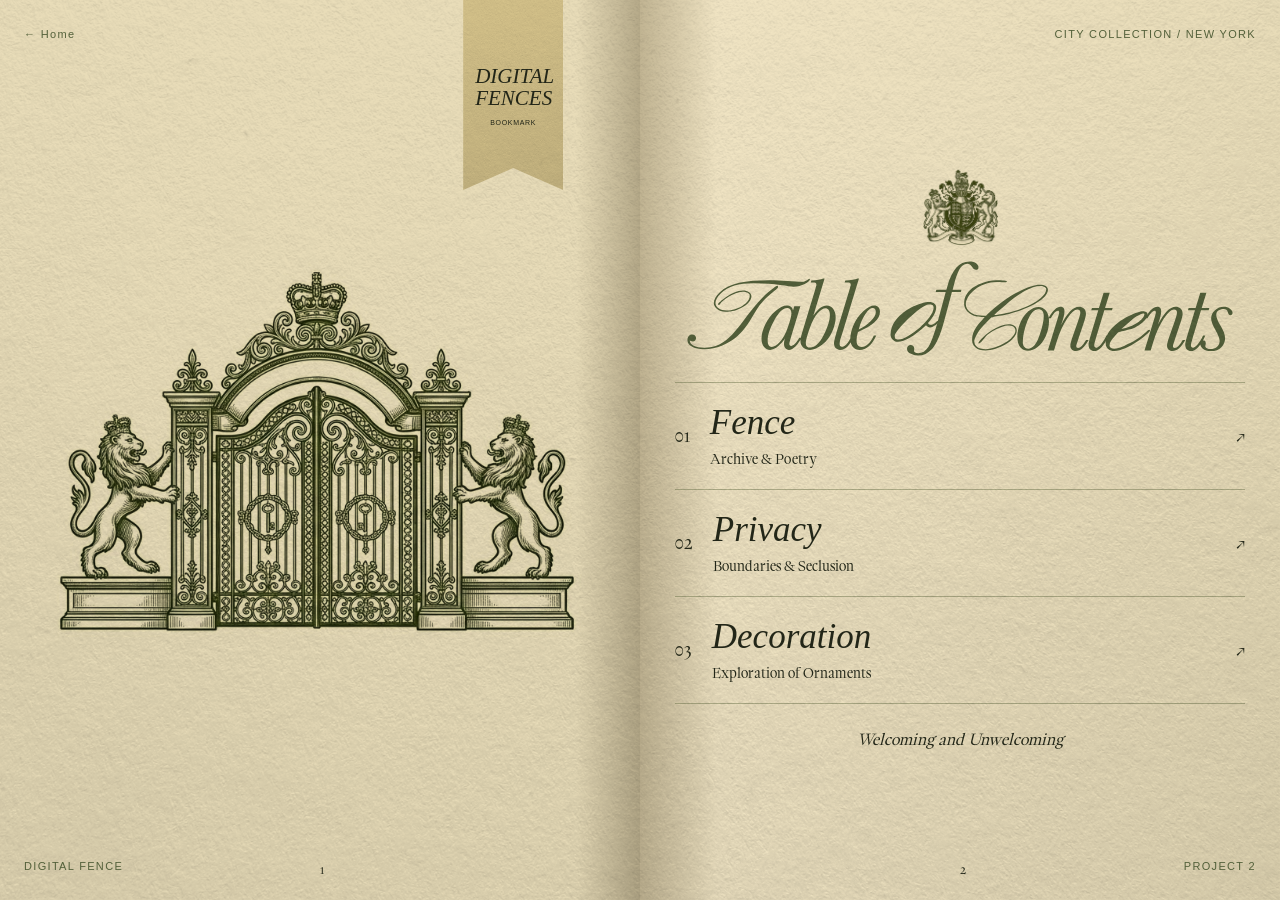
==== table-of-contents.html @ 9ce6375d "1" ====
<!DOCTYPE html>
<html lang="en">
<head>
  <meta charset="UTF-8" />
  <meta name="viewport" content="width=device-width, initial-scale=1.0" />
  <title>Table of Contents — Digital Fences</title>
  <link rel="stylesheet" href="style.css?v=105" />
  <link rel="stylesheet" href="home.css?v=37" />
  <link rel="stylesheet" href="contents.css?v=11" />
</head>
<body class="scrapbook-home contents-page">
  <svg width="0" height="0" aria-hidden="true" style="position:absolute;pointer-events:none"><defs><filter id="crest-paper-yellow" color-interpolation-filters="sRGB"><feColorMatrix type="matrix" values=".913725 0 0 0 0 0 .866667 0 0 0 0 0 .725490 0 0 0 0 0 1 0" /></filter></defs></svg>
  <main class="fence-scrapbook">
    <nav class="scrapbook-meta" aria-label="Page navigation"><a href="index.html">← Home</a><span>CITY COLLECTION / NEW YORK</span></nav>
    <div class="book-stage" id="archive-title">
    <section class="archive-book" aria-labelledby="index-heading">
      <div class="book-page book-left">
        <img class="book-fence book-illustration" src="assets/IllustrationFence.jpeg" alt="Illustrated ornate gate with a crown and two lions" />
        <div class="archive-stamp"><span>DIGITAL FENCES</span><small>BOOKMARK</small></div>
        <span class="page-number">1</span>
      </div>
      <div class="book-page book-right">
        <img class="book-crest" src="assets/crest-no-text.png" alt="" />
        <h2 id="index-heading" class="contents-vector"><img src="assets/table-of-contents.svg" alt="Table of Contents" /></h2>
        <a class="archive-entry" href="entry-1.html"><span>01</span><div><h3>Fence</h3><p>Archive &amp; Poetry</p></div><span aria-hidden="true">↗</span></a>
        <a class="archive-entry" href="entry-2.html"><span>02</span><div><h3>Privacy</h3><p>Boundaries &amp; Seclusion</p></div><span aria-hidden="true">↗</span></a>
        <a class="archive-entry" href="entry-3.html"><span>03</span><div><h3>Decoration</h3><p>Exploration of Ornaments</p></div><span aria-hidden="true">↗</span></a>
        <p class="book-note">Welcoming and Unwelcoming</p>
        <span class="page-number">2</span>
      </div>
    </section>
    </div>
    <footer class="scrapbook-footer"><span>DIGITAL FENCE</span><span>PROJECT 2</span></footer>
  </main>
</body>
</html>
---- style.css ----
@font-face {
  font-family: "PP Writer Book";
  src: url("assets/fonts/PPWriter-Book.otf") format("opentype");
  font-weight: 400;
  font-style: normal;
  font-display: swap;
}

@font-face {
  font-family: "PP Writer";
  src: url("assets/fonts/PPWriter-Regular.otf") format("opentype");
  font-weight: 400;
  font-style: normal;
  font-display: swap;
}

/* =========================================
   RESET
========================================= */

* {
  margin: 0;
  padding: 0;
  box-sizing: border-box;
}

html,
body {
  width: 100%;
  height: 100%;
}

body {
  overflow: hidden;
  background: #666662;
}


/* =========================================
   MAIN PAGE
========================================= */

.home {
  position: relative;

  width: 100vw;
  height: 100vh;

  overflow: hidden;

  background: #666662;
}


/* =========================================
   BACKGROUND
========================================= */

.background {
  position: absolute;
  inset: 0;
  overflow: hidden;
  z-index: 0;
  background: #202316;
  pointer-events: none;
}

/* Static yellow haze over the olive background. */
.background::before {
  content: "";
  position: absolute;
  inset: -100px;
  background:
    radial-gradient(ellipse at 22% 28%, #bba15e 0%, transparent 28%),
    radial-gradient(ellipse at 76% 48%, #d9bf72 0%, transparent 25%),
    radial-gradient(ellipse at 38% 88%, #bba15e 0%, transparent 24%);
  filter: blur(85px);
}


/* =========================================
   TOP INFORMATION
========================================= */

.top-info {
  position: absolute;

  top: 18px;

  z-index: 10;

  display: flex;
  flex-direction: column;

  gap: 1px;

  color: #d8c8a3;

  font-family: Arial, Helvetica, sans-serif;

  font-size: 8px;

  line-height: 1.15;

  letter-spacing: 0;

  pointer-events: none;
}


/* TOP LEFT */

.top-info-left {
  left: 18px;

  text-align: left;
}


/* TOP RIGHT */

.top-info-right {
  right: 18px;

  text-align: right;
}


/* SECOND LINE */

.top-info div:nth-child(2) {
  font-size: 7px;

  opacity: 0.92;
}


/* =========================================
   TITLE
========================================= */

.title-wrap {
  position: absolute;

  right: 24px;
  bottom: 22px;

  z-index: 10;
}


.title {
  margin: 0;

  color: #d8c8a3;

  font-family:
    Baskerville,
    "Baskerville Old Face",
    "Times New Roman",
    Georgia,
    serif;

  font-size: clamp(110px, 14vw, 220px);

  font-weight: 400;
  font-style: italic;

  line-height: 0.85;

  letter-spacing: -0.07em;

  opacity: 0.9;
}


/* =========================================
   MOBILE
========================================= */

@media (max-width: 768px) {

  .top-info {
    top: 14px;

    font-size: 7px;
  }

  .top-info-left {
    left: 14px;
  }

  .top-info-right {
    right: 14px;
  }

  .title-wrap {
    right: 18px;
    bottom: 20px;
  }

  .title {
    font-size: clamp(80px, 24vw, 150px);
  }
}

/* =========================================
   NAVIGATION BUTTON
========================================= */

.nav-button {
  position: absolute;
  z-index: 50;

  display: flex;
  align-items: center;
  justify-content: center;

  text-decoration: none;

  opacity: 1;

  transition:
    opacity 0.3s ease,
    transform 0.3s ease;
}


/* RIGHT BUTTON */

.nav-right {
  right: max(32px, 3vw);
  top: 50%;
  width: clamp(48px, 4vw, 72px);
  height: auto;
  aspect-ratio: 1004 / 2791;
  overflow: hidden;

  transform: translateY(-50%);
}


/* IMAGE */

.nav-right svg {
  display: block;
  width: 100%;
  height: 100%;
}

.nav-right:focus-visible {
  outline: 2px solid #d9bf72;
  outline-offset: 6px;
}


/* HOVER */

.nav-right:hover {
  opacity: 1;

  transform:
    translateY(-50%)
    translateX(4px);
}


/* CLICK */

.nav-right:active {
  transform:
    translateY(-50%)
    translateX(7px)
    scale(0.96);
}


/* ENTRY PAGE */
html.entry-root {
  background: #212416;
  color-scheme: dark;
  scrollbar-color: #958450 #212416;
}

html.entry-root::-webkit-scrollbar {
  width: 10px;
}

html.entry-root::-webkit-scrollbar-track {
  background: #212416;
}

html.entry-root::-webkit-scrollbar-thumb {
  background: #958450;
  border: 2px solid #212416;
  border-radius: 8px;
}

body.entry-page {
  height: auto;
  min-height: 100vh;
  overflow-x: clip;
  overflow-y: visible;
  background: #212416;
  color: #d8c58c;
}

.entry-content {
  width: min(92%, 1440px);
  margin: 0 auto;
  padding: 0;
}

.entry-header {
  padding: 18px 0 62px;
  text-align: center;
  border-bottom: 1px solid #958450;
}

.entry-home {
  display: block;
  width: fit-content;
  position: absolute;
  top: 12px;
  left: 50%;
  transform: translateX(-50%);
  z-index: 2;
  margin: 0;
  color: #202316;
  text-decoration: none;
  font: 10px Arial, Helvetica, sans-serif;
}

.entry-ornament {
  position: relative;
  width: 94px;
  aspect-ratio: 1572 / 698;
  overflow: hidden;
  margin: 0 auto;
}

.entry-ornament img {
  position: absolute;
  width: 116%;
  max-width: none;
  left: -7.7%;
  top: -46.8%;
  filter: grayscale(1) contrast(8) invert(1) sepia(1) saturate(.7);
  mix-blend-mode: screen;
}

.entry-header h1 {
  margin: 6px 0 8px;
  font-family: Baskerville, "Baskerville Old Face", "Times New Roman", serif;
  font-size: clamp(78px, 12vw, 124px);
  font-weight: 400;
  font-style: italic;
  letter-spacing: -.075em;
  line-height: 1;
}

.entry-intro {
  max-width: 520px;
  margin: 0 auto 30px;
  font: 14px/1.45 "PP Writer", "Times New Roman", serif;
}

.entry-collage {
  display: grid;
  grid-template-columns: repeat(12, minmax(0, 1fr));
  grid-template-rows: repeat(25, 72px);
  column-gap: 12px;
  padding: 120px 64px 0;
}

.collage-figure { margin: 0; }
.collage-figure img {
  display: block;
  width: 100%;
  height: 100%;
  object-fit: contain;
}
.entry-copy {
  font: 14px/1.35 "PP Writer", "Times New Roman", serif;
  text-align: center;
  align-self: start;
}
.copy-one { grid-column: 5 / 13; grid-row: 2 / 5; }
.fence-grid { grid-column: 6 / 13; grid-row: 6 / 10; }
.fence-diamond { grid-column: 3 / 6; grid-row: 9 / 16; }
.copy-two { grid-column: 9 / 13; grid-row: 10 / 15; padding-top: 30px; }
.fence-brick { grid-column: 5 / 13; grid-row: 15 / 20; }
.copy-three { grid-column: 1 / 5; grid-row: 17 / 22; padding-right: 16px; }
.fence-gate { grid-column: 2 / 8; grid-row: 22 / 26; }
.copy-four { grid-column: 8 / 13; grid-row: 21 / 26; padding: 28px 0 0 12px; }

.entry-footer { padding: 110px 0 40px; text-align: center; }
.entry-footer a { color: inherit; font: 11px Arial, sans-serif; text-underline-offset: 5px; }
.entry-home:focus-visible, .entry-footer a:focus-visible { outline: 1px solid currentColor; outline-offset: 6px; }

@media (max-width: 600px) {
  .entry-content { width: 100%; padding: 0 18px; }
  .entry-header { padding-bottom: 44px; }
  .entry-intro { max-width: 320px; font-size: 13px; }
  .desktop-break { display: none; }
  .entry-collage { padding: 65px 0 0; column-gap: 8px; grid-template-rows: repeat(25, 44px); }
  .entry-copy { font-size: 10px; line-height: 1.4; }
  .fence-diamond { grid-column: 2 / 6; }
  .copy-two { grid-column: 8 / 13; padding-top: 12px; }
  .copy-three { padding-right: 0; }
  .copy-four { padding: 0 0 0 4px; }
  .entry-footer { padding-top: 80px; }
}


/* Small photo row below the title. */
.entry-thumbnails {
  width: 96%;
  margin-left: auto;
  margin-right: auto;
  display: flex;
  align-items: center;
  justify-content: space-between;
  gap: 10px;
  margin-top: 64px;
}

.entry-thumbnails img {
  width: clamp(30px, 8vw, 92px);
  height: clamp(28px, 6vw, 64px);
  object-fit: contain;
  transition: transform .25s ease;
}

.entry-thumbnails .thumb-narrow {
  width: clamp(15px, 3vw, 30px);
}

.entry-thumbnails img:hover {
  transform: translateY(-6px);
}

.entry-header {
  padding-bottom: 24px;
}

@media (prefers-reduced-motion: reduce) {
  .entry-thumbnails img { transition: none; }
}


/* Expand the photo strip and move its divider down with it. */
.entry-header { padding-bottom: 30px; }
.photos-toggle {
  display: block;
  width: 48px;
  height: 40px;
  margin: 36px auto 0;
  padding: 10px;
  border: 0;
  background: transparent;
  color: #d8c58c;
  cursor: pointer;
}
.photos-toggle svg {
  display: block;
  width: 100%;
  height: 100%;
  fill: none;
  stroke: currentColor;
  stroke-width: 1.5;
  transition: transform .5s ease;
}
.photos-toggle[aria-expanded="true"] svg { transform: rotate(180deg); }
.photos-toggle:focus-visible { outline: 1px solid currentColor; outline-offset: 4px; }
.extra-photos {
  display: grid;
  grid-template-rows: 0fr;
  visibility: hidden;
  transition: grid-template-rows .8s ease, visibility .8s;
}
.extra-photos.is-open { grid-template-rows: 1fr; visibility: visible; }
.extra-photos-inner { overflow: hidden; min-height: 0; }
.extra-photos .entry-thumbnails { margin-top: 26px; padding: 8px 0; }
@media (prefers-reduced-motion: reduce) {
  .extra-photos, .photos-toggle svg { transition: none; }
}


/* Fence composition above the home link. */
.fence-panel {
  position: relative;
  z-index: 1;
  display: grid;
  place-items: center;
  aspect-ratio: 4.8 / 1;
  margin: 0;
  width: 100%;
  background: #fbdda0;
}
.fence-triptych {
  display: flex;
  align-items: stretch;
  justify-content: center;
  gap: 2%;
  width: 35%;
  height: 76%;
}
.fence-panel-side {
  display: block;
  width: 22%;
  height: 100%;
}
.fence-panel-side-right { transform: scaleX(-1); }
.fence-panel-center {
  display: block;
  width: 52%;
  height: 100%;
  object-fit: contain;
}



/* Foreground fence below the window panel. */
.bottom-fence {
  position: relative;
  z-index: 3;
  display: flex;
  width: 100%;
  background: #fbdda0;
  overflow: visible;
}
.bottom-fence svg {
  display: block;
  width: calc(100% / 3);
  height: auto;
  flex-shrink: 0;
}




/* Remove the source yellow: both images inherit the same panel yellow. */
.fence-panel-side,
.fence-panel-center,
.bottom-fence svg {
  filter: grayscale(1) contrast(20);
  mix-blend-mode: multiply;
}
.fence-panel, .bottom-fence { isolation: isolate; background: #fbdda0; }

.bottom-fence svg { will-change: transform; }


/* The moving fence has a transparent background, even outside its strip. */
.bottom-fence svg {
  filter: none;
  mix-blend-mode: normal;
}


/* One moving layer keeps the fence and green base joined. */
.bottom-fence {
  display: block;
  padding-bottom: 24px;
}
.fence-moving {
  position: relative;
  display: flex;
  width: 100%;
  will-change: transform;
}
.fence-green-base {
  position: absolute;
  top: calc(100% - 2px);
  left: 0;
  width: 100%;
  height: 26px;
  background: #202316;
}


/* Reveal content underneath without changing layout during scrolling. */
.bottom-fence {
  padding-bottom: 0;
  background: transparent;
}
.bottom-fence::before {
  content: "";
  position: absolute;
  inset: 0 0 0 0;
  background: #fbdda0;
  clip-path: inset(0 0 var(--fence-offset, 0px) 0);
  pointer-events: none;
}
.fence-moving { z-index: 1; }
.fence-green-base { height: 26px; background: #212416; }


/* Extend green behind the reveal so no yellow seam remains. */
.fence-green-base {
  height: calc(26px + var(--fence-offset, 0px));
}
.entry-content {
  position: relative;
  z-index: 4;
  clip-path: inset(var(--reveal-top, 0px) 0 0 0);
}

/* Keep the base attached directly to the extended fence legs. */
.fence-green-base { background: #212416; }


/* Photo collage behind the chain-link layer. */
.chain-panel {
  position: relative;
  width: 100%;
  margin-top: 80px;
  aspect-ratio: 1838 / 1344;
  background: #fbdda0;
  overflow: hidden;
  isolation: isolate;
}
.chain-collage { position: absolute; inset: 0; }
.chain-photo { position: absolute; display: block; height: auto; }
.photo-a { width: 34%; left: 4%; top: 7%; transform: rotate(-9deg); }
.photo-b { width: 17%; left: 41%; top: 3%; transform: rotate(7deg); }
.photo-c { width: 31%; right: 3%; top: 17%; transform: rotate(-6deg); }
.photo-d { width: 36%; left: 22%; top: 44%; transform: rotate(5deg); }
.photo-e { width: 27%; left: 2%; bottom: 4%; transform: rotate(-5deg); }
.photo-f { width: 30%; right: 5%; bottom: 6%; transform: rotate(9deg); }
.chain-overlay {
  position: absolute;
  inset: 0;
  z-index: 1;
  display: block;
  width: 100%;
  height: 100%;
  object-fit: fill;
  pointer-events: none;
}


/* Crest centered on the divider beneath the arrow. */
.entry-header { position: relative; }
.divider-crest {
  position: absolute;
  left: 50%;
  bottom: 0;
  transform: translate(-50%, 50%);
  width: 110px;
  padding: 0 12px;
  background: #212416;
}
.divider-crest img { display: block; width: 100%; height: auto; }

/* More room between the gallery arrow and divider crest. */
.entry-header { padding-bottom: 64px; }


/* Restore the earlier upper ornament position. */
.entry-header > .entry-ornament:first-of-type {
  transform: translateY(-20px);
}


/* Join the fence directly to the revealed page without an extra green band. */
.fence-green-base {
  top: calc(100% - 1px);
  height: calc(var(--fence-offset, 0px) + 1px);
  background: #212416;
}
.entry-header > .entry-ornament:first-of-type { transform: none; }


/* Stop at the gallery until the arrow reveals the writing. */
[hidden] { display: none !important; }
.photos-toggle.reveal-writing svg { transform: none; }
.entry-content:has(#entry-writing[hidden]) { padding-bottom: 8px; }


/* Clicking the arrow raises the gallery divider and the writing together. */
.entry-header.writing-opening {
  overflow: hidden;
  transition: height 1s cubic-bezier(.25,.7,.25,1), padding 1s cubic-bezier(.25,.7,.25,1);
}
.entry-header.writing-open { padding-top: 0; padding-bottom: 0; border-bottom: 0; }
@media (prefers-reduced-motion: reduce) {
  .entry-header.writing-opening { transition: none; }
}


/* Close arrow above the opened writing. */
.writing-close {
  display: block;
  width: 48px;
  height: 40px;
  margin: 32px auto 0;
  padding: 10px;
  border: 0;
  background: transparent;
  color: #d8c58c;
  cursor: pointer;
}
.writing-close svg { width: 100%; height: 100%; fill: none; stroke: currentColor; stroke-width: 1.5; }
.writing-close:focus-visible { outline: 1px solid currentColor; outline-offset: 4px; }


/* Keep the close arrow and writing close together. */
.writing-close { margin-top: 12px; }
.writing-close + .entry-collage { padding-top: 24px; }


/* The close arrow stays visible above the writing without auto-scrolling. */
.writing-close {
  position: fixed;
  top: 16px;
  left: 50%;
  transform: translateX(-50%);
  z-index: 20;
  margin: 0;
  background: #212416;
  border-radius: 4px;
}
.entry-collage { padding-top: 64px; }


/* Divider and crest now sit above the title area. */
.entry-header { border-bottom: 0; }
.top-logo-divider {
  position: relative;
  border-top: 1px solid #958450;
  margin: 55px 0 72px;
}
.top-logo-divider .divider-crest {
  top: 0;
  bottom: auto;
  transform: translate(-50%, -50%);
}

/* Compact space below the gallery arrow before the writing opens. */
.entry-header:not(.writing-opening) { padding-bottom: 12px; }


/* Gallery stop: keep the arrow close to the bottom of the screen. */
.entry-content:has(#entry-writing[hidden]) {
  padding-bottom: 0;
}
.entry-header:not(.writing-opening) {
  padding-bottom: 16px;
  min-height: 100svh;
}
.photos-toggle.reveal-writing { margin-top: 24px; }
.entry-header.writing-opening { min-height: 0; }


/* Arrow is a handle on the full-width window edge. */
.writing-edge {
  position: fixed;
  top: 0;
  left: 0;
  width: 100%;
  z-index: 20;
  height: 52px;
  background: #212416;
  border-bottom: 1px solid #958450;
}
.writing-edge .writing-close {
  position: static;
  display: block;
  transform: none;
  margin: 6px auto;
  background: transparent;
  border-radius: 0;
}




/* Matching slide easing and a half-turn for both arrow states. */
.entry-header.writing-opening {
  transition: height 1.1s cubic-bezier(.4,0,.2,1), padding 1.1s cubic-bezier(.4,0,.2,1);
}
.photos-toggle.reveal-writing svg,
.writing-close svg { transition: transform .55s cubic-bezier(.4,0,.2,1); transform: rotate(0deg); }
body.writing-active .photos-toggle.reveal-writing svg,
body.writing-active .writing-close svg { transform: rotate(180deg); }
@media (prefers-reduced-motion: reduce) {
  .entry-header.writing-opening, .photos-toggle.reveal-writing svg, .writing-close svg { transition: none; }
}


/* Stop the moving bar below the logo without leaving an empty cutout. */
.entry-header.writing-open { overflow: hidden; }
.writing-edge { height: 40px; }
.writing-edge .writing-close { margin: 0 auto; }


/* No separate opaque strip across the page. */
.writing-edge {
  background: transparent;
  border-bottom: 0;
  pointer-events: none;
}
.writing-edge .writing-close {
  background: transparent;
  pointer-events: auto;
}

/* The writing arrow scrolls with the document. */
body.entry-page { position: relative; }
.writing-edge { position: absolute; }


/* Pin only the line and crest after the gallery has finished opening. */
.top-logo-divider.pinned-logo {
  position: fixed;
  z-index: 18;
  margin: 0;
  pointer-events: none;
}


/* Clear the crest backing and lower it slightly. */
.divider-crest { background: transparent; }
.top-logo-divider .divider-crest {
  transform: translate(-50%, -50%) translateY(8px);
}


/* Two separate lines leave a clear opening around the crest. */
.top-logo-divider { border-top: 0; }
.top-logo-divider::before,
.top-logo-divider::after {
  content: "";
  position: absolute;
  top: 0;
  height: 1px;
  width: calc(50% - 66px);
  background: #958450;
}
.top-logo-divider::before { left: 0; }
.top-logo-divider::after { right: 0; }


/* Reserve breathing room below the crest before the heading. */
.top-logo-divider:not(.pinned-logo) {
  min-height: 1px;
  margin-bottom: 100px;
}


/* Keep the gallery crest clear of the viewport's upper edge. */
.top-logo-divider:not(.pinned-logo) .divider-crest {
  transform: translate(-50%, -50%) translateY(20px);
}


/* Preserve the same crest geometry when switching to fixed placement. */
.top-logo-divider:not(.pinned-logo) { margin-top: 79px; }
.top-logo-divider.pinned-logo { min-height: 1px; transition: top .45s cubic-bezier(.4,0,.2,1); }
.top-logo-divider.pinned-logo .divider-crest {
  transform: translate(-50%, -50%) translateY(20px);
}
@media (prefers-reduced-motion: reduce) {
  .top-logo-divider.pinned-logo { transition: none; }
}


/* Structural attachment: the arrow always sits on the same moving edge. */
.gallery-shell { position: relative; }
.gallery-shell > .writing-edge {
  position: absolute;
  top: 100%;
  left: 0;
  width: 100%;
  height: 40px;
  transform: translateY(-1px);
}

/* Follow the window edge directly without lag. */
.top-logo-divider.pinned-logo { transition: none; }


/* Place the writing handle directly below the logo when open. */
.gallery-shell > .writing-edge { position: fixed; }


/* Match viewport coordinates used by the pinned crest. */
body.entry-page > .writing-edge {
  position: fixed;
  left: 0;
  width: 100%;
}


/* Arrow and crest share one fixed layer, so they cannot lag apart. */
.pinned-logo > .writing-edge {
  position: absolute;
  left: 50%;
  width: 100vw;
  transform: translateX(-50%);
}


/* One physical arrow, reused in both window positions. */
.entry-header .photos-toggle.writing-close {
  position: static;
  transform: none;
  margin: 24px auto 0;
  background: transparent;
}
.writing-edge .photos-toggle.writing-close { margin: 0 auto; }

/* Let the expanding gallery push the writing down without scroll anchoring. */
html.entry-root, body.entry-page { overflow-anchor: none; }
html.entry-root { height: auto; min-height: 100%; overflow-x: clip; overflow-y: auto; }
body.entry-page { height: auto; overflow-x: clip; overflow-y: visible; }

/* Frost's lines move through the photographs in loose, uneven clusters. */
.entry-collage.poem-collage { grid-template-rows:none; grid-auto-rows:auto; row-gap:56px; padding:100px 40px 60px; align-items:start; }
.poem-heading { grid-column:5 / 12; grid-row:1; text-align:left; padding-bottom:8px; }
.poem-heading h2 { font:italic clamp(36px,5vw,64px)/1 Baskerville,'Times New Roman',serif; font-weight:400; margin-bottom:14px; }
.poem-heading p { font:13px 'PP Writer',Georgia,serif; }
.poem-collage .poem-fragment { font:clamp(14px,1.4vw,20px)/1.65 'PP Writer',Georgia,serif; padding:0; text-align:left; margin:0; }
.poem-collage .verse-1 { grid-column:5 / 13; grid-row:2; }
.poem-collage .fence-grid { grid-column:7 / 13; grid-row:3 / 5; }
.poem-collage .verse-2 { grid-column:1 / 7; grid-row:3; padding-top:20px; }
.poem-collage .verse-3 { grid-column:2 / 8; grid-row:5; text-align:right; }
.poem-collage .fence-diamond { grid-column:1 / 4; grid-row:6 / 8; }
.poem-collage .verse-4 { grid-column:6 / 13; grid-row:6; }
.poem-collage .verse-5 { grid-column:5 / 12; grid-row:7; padding-left:24px; }
.poem-collage .fence-brick { grid-column:6 / 13; grid-row:8 / 10; }
.poem-collage .verse-6 { grid-column:1 / 7; grid-row:8; }
.poem-collage .verse-7 { grid-column:2 / 10; grid-row:10; }
.poem-collage .verse-8 { grid-column:5 / 13; grid-row:11; text-align:right; }
.poem-collage .fence-gate { grid-column:1 / 5; grid-row:12 / 14; }
.poem-collage .verse-9 { grid-column:6 / 13; grid-row:12; }
.poem-collage .verse-10 { grid-column:5 / 12; grid-row:13; }
.poem-collage .verse-11 { grid-column:3 / 12; grid-row:14; text-align:right; padding-top:16px; }
.poem-collage .collage-figure img { height:auto; max-height:480px; }
@media(max-width:700px) {
 .entry-collage.poem-collage { padding:90px 0 40px; row-gap:40px; }
 .poem-heading { grid-column:2 / 13; }
 .poem-collage .poem-fragment { grid-column:1 / 13; font-size:15px; overflow-wrap:anywhere; }
 .poem-collage .verse-1,.poem-collage .verse-4,.poem-collage .verse-7,.poem-collage .verse-9 { padding-left:18px; }
 .poem-collage .fence-grid { grid-column:6 / 13; grid-row:4; }
 .poem-collage .fence-diamond { grid-column:1 / 5; grid-row:6; opacity:.5; }
 .poem-collage .verse-4 { grid-column:5 / 13; font-size:14px; }
 .poem-collage .fence-brick { grid-column:5 / 13; grid-row:9; }
 .poem-collage .fence-gate { grid-column:1 / 5; grid-row:12; opacity:.5; }
 .poem-collage .verse-9 { grid-column:5 / 13; font-size:14px; }
 .poem-collage .verse-5 { padding-left:12px; }
}

/* Matching chapter navigation on the Fence page. */
body.entry-page > .chapter-navigation { position:relative; width:100%; z-index:5; background:#fbdda0; display:flex; justify-content:space-between; align-items:center; gap:16px; padding:24px 4%; color:#202316; font:11px Arial,sans-serif; letter-spacing:.08em; }
body.entry-page > .chapter-navigation a { color:inherit; text-decoration:none; }
body.entry-page > .chapter-navigation a:hover { text-decoration:underline; }
body.entry-page > .chapter-navigation a:focus-visible { outline:1px solid currentColor; outline-offset:5px; }
@media(max-width:600px) { body.entry-page > .chapter-navigation { font-size:9px; padding:20px 5%; letter-spacing:0; } }

/* Bring the Fence composition a little closer to its navigation. */
body.entry-page > .chapter-navigation { padding-bottom:0; }
@media(max-width:600px) { body.entry-page > .chapter-navigation { padding-bottom:0; } }

body.entry-page > .fence-panel { margin-top:-8px; }

/* A text-only poem: preserve the drifting alignment without empty photo rows. */
.entry-collage.poem-collage { row-gap:64px; }
.poem-collage .verse-1 { grid-row:2; }
.poem-collage .verse-2 { grid-row:3; }
.poem-collage .verse-3 { grid-row:4; }
.poem-collage .verse-4 { grid-row:5; }
.poem-collage .verse-5 { grid-row:6; }
.poem-collage .verse-6 { grid-row:7; }
.poem-collage .verse-7 { grid-row:8; }
.poem-collage .verse-8 { grid-row:9; }
.poem-collage .verse-9 { grid-row:10; }
.poem-collage .verse-10 { grid-row:11; }
.poem-collage .verse-11 { grid-row:12; }
@media(max-width:700px) {
 .poem-collage .verse-4,.poem-collage .verse-9 { grid-column:1 / 13; font-size:15px; }
}

/* Calligraphic initial only; the stanza keeps its original typography. */
@font-face { font-family:"Classic Script MN"; src:local("Classic Script MN"),local("ClassicScriptMN"); font-weight:400; font-style:normal; }
.poem-initial { font-family:"Classic Script MN","Snell Roundhand",cursive; font-size:2em; line-height:0; font-weight:400; }

.entry-footer.chapter-footer { display:flex; justify-content:space-between; align-items:center; gap:16px; padding:24px 4%; border-top:1px solid #958450; background:#212416; color:#d8c58c; text-align:left; font:11px Arial,sans-serif; letter-spacing:.08em; }
.entry-footer.chapter-footer a { font:inherit; color:inherit; text-decoration:none; }
.entry-footer.chapter-footer a:hover { text-decoration:underline; }
@media(max-width:600px) { .entry-footer.chapter-footer { font-size:9px; padding:20px 5%; letter-spacing:0; } }

.entry-header h1.fence-vector-title { width:clamp(180px,23vw,280px); margin:6px auto 18px; line-height:0; }
.fence-vector-title img { display:block; width:100%; height:auto; }

.entry-header .entry-intro { max-width:820px; width:94%; }
@media(max-width:600px) { .entry-header .entry-intro { width:96%; max-width:none; } }

/* Staggered narrow poem blocks, alternating around the central seam. */
.entry-collage.poem-collage { display:flex; flex-direction:column; width:min(100%,780px); margin-inline:auto; padding:100px 0 64px; gap:28px; }
.poem-collage .poem-heading { width:52%; margin:0 0 30px; padding:0; align-self:flex-start; }
.poem-collage .poem-fragment { width:52%; max-width:405px; font-size:18px; line-height:1.5; padding:0; }
.poem-collage .poem-fragment:nth-of-type(odd) { align-self:flex-start; text-align:right; }
.poem-collage .poem-fragment:nth-of-type(even) { align-self:flex-end; text-align:left; }
@media(max-width:700px) {
 .entry-collage.poem-collage { padding:90px 0 48px; gap:24px; }
 .poem-collage .poem-fragment { width:58%; font-size:15px; padding:0; }
 .poem-collage .poem-heading { width:100%; }
}

/* Keep the central seam while letting each stanza reach a different distance. */
.poem-collage .poem-fragment:nth-of-type(odd) { align-self:flex-end; margin-right:48%; }
.poem-collage .poem-fragment:nth-of-type(even) { align-self:flex-start; margin-left:48%; }
.poem-collage .poem-fragment { max-width:none; }
.poem-collage .verse-1 { width:46%; }
.poem-collage .verse-2 { width:51%; }
.poem-collage .verse-3 { width:39%; }
.poem-collage .verse-4 { width:44%; }
.poem-collage .verse-5 { width:34%; }
.poem-collage .verse-6 { width:49%; }
.poem-collage .verse-7 { width:42%; }
.poem-collage .verse-8 { width:35%; }
.poem-collage .verse-9 { width:50%; }
.poem-collage .verse-10 { width:41%; }
.poem-collage .verse-11 { width:46%; }
@media(max-width:700px) {
 .poem-collage .poem-fragment:nth-of-type(odd) { margin-right:42%; }
 .poem-collage .poem-fragment:nth-of-type(even) { margin-left:42%; }
 .poem-collage .verse-2,.poem-collage .verse-6,.poem-collage .verse-9 { width:56%; }
 .poem-collage .verse-5,.poem-collage .verse-8 { width:42%; }
}

.poem-collage .poem-heading { position:relative; }
.poem-heading-ornament { position:absolute; right:calc(100% + 10px); top:0; height:100%; width:auto; }

body.entry-page > .fence-panel { aspect-ratio:5.4 / 1; }
body.entry-page > .fence-panel .fence-triptych { height:86%; }

.entry-thumbnails > img { cursor:zoom-in; }
.entry-thumbnails > img:focus-visible { outline:2px solid #f9da9c; outline-offset:5px; }
.fence-lightbox { position:fixed; inset:0; margin:auto; width:94vw; height:92svh; max-width:none; max-height:none; padding:48px 24px 24px; border:0; background:#202316; color:#f9da9c; overflow:hidden; }
.fence-lightbox::backdrop { background:rgba(12,15,8,.88); }
.fence-lightbox-image { display:block; width:100%; height:100%; object-fit:contain; }
.fence-lightbox-close { position:absolute; top:8px; right:16px; width:40px; height:40px; border:0; background:transparent; color:#f9da9c; font:36px/1 Arial,sans-serif; cursor:pointer; }
.fence-lightbox-close:focus-visible { outline:1px solid currentColor; }

/* Smaller, frameless gallery preview. */
.fence-lightbox { width:min(76vw,850px); height:74svh; padding:44px 0 0; background:transparent; border:0; box-shadow:none; outline:none; }
.fence-lightbox-image { border:0; outline:none; }
.fence-lightbox-close { top:0; right:0; }
@media(max-width:600px) { .fence-lightbox { width:84vw; height:68svh; } }

.fence-lightbox-image { cursor:zoom-out; }
---- home.css ----
body.scrapbook-home { height:auto; min-height:100%; overflow-x:hidden; overflow-y:auto; background:#202316; color:#242819; font-family:'PP Writer Book',Georgia,serif; }
.scrapbook-home html { height:auto; }
.fence-scrapbook { max-width:1120px; padding:28px 42px 32px; margin:auto; }
.scrapbook-meta,.scrapbook-footer { display:flex; justify-content:space-between; gap:16px; font:11px Arial,sans-serif; letter-spacing:.12em; color:#f5dda1; }
.fence-envelope { position:relative; isolation:isolate; margin:56px 0 90px; min-height:530px; padding:64px 44px 28px; background:#515b39; color:#f5e2ad; transform:rotate(-2deg); box-shadow:3px 12px 16px #17201166; overflow:hidden; }
.fence-envelope::after,.note-paper::after,.book-page::after { content:''; position:absolute; inset:0; pointer-events:none; opacity:.13; background-image:url("data:image/svg+xml,%3Csvg xmlns='http://www.w3.org/2000/svg' width='180' height='180'%3E%3Cfilter id='n'%3E%3CfeTurbulence type='fractalNoise' baseFrequency='.75' numOctaves='3' stitchTiles='stitch'/%3E%3C/filter%3E%3Crect width='100%25' height='100%25' opacity='.6' filter='url(%23n)'/%3E%3C/svg%3E"); mix-blend-mode:soft-light; }
.envelope-flap { position:absolute; inset:0; z-index:-1; background:linear-gradient(165deg,#7a8053,#626d43); clip-path:polygon(0 0,100% 0,50% 60%); filter:drop-shadow(0 8px 3px #0008); }
.fence-envelope::before { content:''; position:absolute; inset:0; z-index:-1; background:linear-gradient(32deg,transparent 49.8%,#b9be8050 50%,transparent 50.2%),linear-gradient(-32deg,transparent 49.8%,#b9be8050 50%,transparent 50.2%); }
.envelope-caption { text-align:center; font-size:15px; letter-spacing:.08em; }
.fence-envelope h1 { margin:44px auto 16px; font:italic clamp(88px,13vw,168px)/.78 Baskerville,'Times New Roman',serif; letter-spacing:-.075em; text-align:center; font-weight:400; }
.fence-envelope h1 em { display:block; font:inherit; margin-left:70px; }
.envelope-number { position:absolute; right:54px; top:47%; font-size:18px; }
.envelope-footer { margin-top:56px; display:flex; justify-content:space-between; align-items:center; font:10px Arial,sans-serif; letter-spacing:.12em; }
.envelope-footer a { color:inherit; text-decoration:none; border-bottom:1px solid #efda9e88; padding-bottom:5px; }
.field-notes { position:relative; min-height:450px; margin:0 25px 48px; display:flex; align-items:center; scroll-margin-top:32px; }
.fence-lace { position:absolute; width:83%; height:167%; right:-89px; top:-153px; opacity:.85; background:url('assets/lace-oval-transparent.png') center/contain no-repeat; transform:rotate(15deg); pointer-events:none; }
.note-paper { position:relative; width:78%; padding:52px 28% 48px 44px; background:#eeddb1; transform:rotate(2deg); box-shadow:2px 6px 10px #17201144; }
.paper-kicker { font:9px Arial,sans-serif; letter-spacing:.16em; }
.note-paper h2,.book-right h2 { font:italic 52px/.95 Baskerville,'Times New Roman',serif; font-weight:400; letter-spacing:-.045em; color:#53603a; margin:26px 0; }
.note-paper p { font-size:17px; line-height:1.4; }
.note-rule { height:1px; background:#7d835454; margin:26px 0 16px; }
.handwritten-note { font-style:italic; font-size:16px; }
.photo-print { position:absolute; right:0; top:14px; width:31%; padding:14px 14px 22px; background:#f7e9c6; color:#303823; text-decoration:none; transform:rotate(-5deg); box-shadow:5px 10px 10px #17201166; transition:transform .25s; }
.photo-print:hover { transform:rotate(-2deg) translateY(-5px); }
.photo-print img { display:block; width:100%; height:310px; object-fit:cover; }
.photo-print > span:last-child { display:flex; justify-content:space-between; margin-top:14px; font-size:16px; }
.paper-clip { position:absolute; right:10px; top:-12px; width:18px; height:78px; border:3px solid #888571; border-radius:14px; transform:rotate(20deg); box-shadow:1px 1px 2px #0005; }
.archive-book { position:relative; display:grid; grid-template-columns:1fr 1fr; margin:0 24px 50px; transform:rotate(-1deg); box-shadow:8px 16px 18px #17201166; }
.book-page { position:relative; min-height:520px; background:#e9ddb9; padding:38px; }
.book-left { background:linear-gradient(90deg,#e9ddb9 90%,#b6aa89 100%); }
.book-right { background:linear-gradient(90deg,#c2b593,#f0e4c3 12%,#e9ddb9); text-align:center; }
.book-fence { display:block; width:55%; height:340px; margin:24px auto; object-fit:contain; }
.archive-stamp { position:absolute; left:-24px; bottom:30px; padding:20px 26px; border:1px solid #6a7547; outline:8px solid #d8c58c; background:#d8c58c; transform:rotate(-7deg); box-shadow:2px 5px 8px #24281944; }
.archive-stamp span { display:block; font:italic 28px Baskerville,serif; }
.archive-stamp small { display:block; margin-top:8px; font:8px Arial,sans-serif; letter-spacing:.15em; }
.book-crest { width:70px; height:70px; object-fit:contain; }
.book-right h2 { margin:18px 0 34px; font-size:64px; }
.archive-entry { display:flex; align-items:center; gap:20px; border-block:1px solid #68704677; padding:24px 0; color:inherit; text-decoration:none; text-align:left; }
.archive-entry > span { font-size:17px; }
.archive-entry > span:last-child { margin-left:auto; }
.archive-entry h3 { font:italic 36px Baskerville,serif; font-weight:400; }
.archive-entry p { font-size:13px; margin-top:6px; }
.archive-entry:hover h3 { color:#778447; }
.book-note { margin-top:36px; font-size:16px; line-height:1.4; font-style:italic; }
.page-number { position:absolute; bottom:22px; left:50%; font-size:12px; }
.scrapbook-home a:focus-visible { outline:2px solid #b8a45e; outline-offset:6px; }
@media(max-width:650px) { .fence-scrapbook { padding:24px 22px; } .scrapbook-meta,.scrapbook-footer { font-size:8px; } .fence-envelope { min-height:370px; padding:44px 18px 22px; margin-bottom:71px; } .envelope-caption { font-size:10px; } .fence-envelope h1 { font-size:clamp(76px,19vw,124px); margin-top:52px; } .fence-envelope h1 em { margin-left:24px; } .envelope-number { right:16px; font-size:12px; top:36%; } .envelope-footer { font-size:7px; gap:14px; margin-top:50px; } .field-notes { margin:0 4px 36px; min-height:510px; align-items:start; } .note-paper { width:93%; padding:32px 26px 130px; } .note-paper h2 { font-size:43px; } .note-paper p { font-size:15px; } .photo-print { width:43%; top:260px; right:-4px; padding:9px 9px 15px; } .photo-print img { height:180px; } .photo-print > span:last-child { font-size:12px; } .fence-lace { width:98%; height:150%; right:-29px; top:-108px; } .archive-book { margin:0 0 40px; } .book-page { padding:24px 16px; min-height:430px; } .book-fence { width:80%; height:280px; } .paper-kicker { font-size:7px; } .archive-stamp { left:-6px; padding:12px; bottom:28px; outline-width:4px; } .archive-stamp span { font-size:19px; } .archive-stamp small { font-size:6px; } .book-right h2 { font-size:46px; } .book-crest { width:50px; height:50px; } .archive-entry { gap:8px; padding:18px 0; } .archive-entry h3 { font-size:28px; } .archive-entry p { font-size:10px; } .book-note { font-size:13px; margin-top:22px; } }
@media(prefers-reduced-motion:reduce) { .photo-print { transition:none; } }

.archive-entry + .archive-entry { border-top:0; }

.book-stage { min-height:calc(100svh - 80px); display:grid; place-items:center; padding:32px 24px; }
.book-stage .archive-book { width:100%; margin:0; transform:none; }
@media(max-width:650px) { .book-stage { padding:24px 0; } }

.book-fence.book-illustration { width:100%; object-fit:contain; mix-blend-mode:multiply; }

.book-crest { filter:url(#crest-paper-yellow); }

/* Metadata spans the viewport while the collage keeps its existing width. */
.scrapbook-meta,.scrapbook-footer { position:relative; left:50%; width:calc(100vw - 48px); transform:translateX(-50%); }
@media(max-width:650px) { .scrapbook-meta,.scrapbook-footer { width:calc(100vw - 28px); } }

/* Mix calligraphic details with the Baskerville title. */
@font-face { font-family:"Classic Script MN"; src:local("Classic Script MN"),local("ClassicScriptMN"); font-weight:400; font-style:normal; }
.fence-envelope h1 .title-line { display:block; white-space:nowrap; }
.fence-envelope h1 .script-initial,.fence-envelope h1 .script-ending { font-family:"Classic Script MN","Snell Roundhand","Baskerville",cursive; font-style:normal; font-weight:400; letter-spacing:-.055em; }
.fence-envelope h1 .script-initial { display:inline-block; font-size:1.12em; line-height:.7; margin-right:-.07em; }
.fence-envelope h1 .script-ending { font-size:.94em; }
.fence-envelope h1 .serif-initial { font-family:Baskerville,"Times New Roman",serif; font-style:italic; }

/* Balance the script's smaller lowercase height against Baskerville. */
.fence-envelope h1 { font-size:clamp(80px,12vw,150px); line-height:1; letter-spacing:-.065em; }
.fence-envelope h1 .title-line { width:fit-content; margin-inline:auto; }
.fence-envelope h1 .script-initial { font-size:1em; line-height:inherit; margin-right:.20em; }
.fence-envelope h1 em.title-line { margin-top:-.12em; margin-left:auto; transform:translateX(.16em); }
.fence-envelope h1 .script-ending { display:inline-block; font-size:1.48em; line-height:.65; letter-spacing:-.045em; margin-left:-.065em; }
@media(max-width:650px) {
 .fence-envelope h1 { font-size:clamp(62px,16vw,104px); line-height:1; }
}

/* Fold lines follow the corners at every envelope aspect ratio. */
.fence-envelope::before { background:none; }
.envelope-folds { position:absolute; inset:0; width:100%; height:100%; z-index:-1; pointer-events:none; overflow:visible; }
.envelope-folds path { fill:none; stroke:#b9be8050; stroke-width:1; vector-effect:non-scaling-stroke; }

.fence-envelope h1 .script-ending .serif-n { font-family:Baskerville,"Times New Roman",serif; font-size:.675676em; font-style:italic; font-weight:400; letter-spacing:-.065em; }

/* Match visible lowercase heights and keep mixed glyphs from colliding. */
.fence-envelope h1 .script-ending { display:inline-flex; align-items:baseline; gap:.025em; letter-spacing:-.025em; margin-left:-.035em; }
.fence-envelope h1 .script-ending .serif-n { font-size:.59em; line-height:1; letter-spacing:0; margin-inline:.025em; }
.fence-envelope h1 .script-initial { margin-right:.20em; }

/* Compact two-line lettering based on the supplied title reference. */
.fence-envelope h1 { line-height:.82; letter-spacing:-.06em; }
.fence-envelope h1 .script-initial { margin-right:.12em; }
.fence-envelope h1 em.title-line { font-size:.98em; margin-top:-.025em; transform:translateX(-.025em); }
.fence-envelope h1 .script-ending { font-size:1.55em; line-height:.65; gap:0; margin-left:-.085em; letter-spacing:-.04em; }
.fence-envelope h1 .script-ending .serif-n { font-size:.62em; margin-inline:-.005em .005em; letter-spacing:-.04em; }
@media(max-width:650px) { .fence-envelope h1 { line-height:.82; } }

/* Use the supplied outlined title so letterforms and spacing stay exact. */
.fence-envelope h1.vector-title { width:min(70%,560px); margin:42px auto 16px; font-size:0; line-height:0; letter-spacing:0; }
.vector-title img { display:block; width:100%; height:auto; }
@media(max-width:650px) { .fence-envelope h1.vector-title { width:78%; margin:38px auto 16px; } }

.envelope-subtitle { position:absolute; top:74px; left:0; width:100%; text-align:center; color:#f9da9c; font:16px/1.4 "PP Writer",Georgia,serif; }
@media(max-width:650px) { .envelope-subtitle { top:60px; font-size:13px; } }

/* Rounded flap tip, with its fold outline following the same curve. */
svg.envelope-flap { width:100%; height:100%; clip-path:none; background:none; }
.book-right h2#index-heading { font-size:clamp(32px,4vw,48px); line-height:1.05; }
@media(max-width:650px) { .book-right h2#index-heading { font-size:30px; } }

.book-right h2#index-heading.contents-vector { font-size:0; line-height:0; width:100%; margin:18px auto 34px; }
.contents-vector img { display:block; width:100%; height:auto; }

.envelope-footer > span { position:relative; top:8px; }

/* End the home page at its footer, including decorative overflow. */
html:has(body.scrapbook-home:not(.contents-page)) { height:auto; }
body.scrapbook-home:not(.contents-page) { min-height:0; }
body.scrapbook-home:not(.contents-page) .fence-scrapbook { padding-bottom:28px; overflow-x:visible; overflow-y:clip; }

.note-paper > p,.note-paper > .note-rule { width:90%; }

@media(max-width:650px) { body.scrapbook-home:not(.contents-page) .fence-scrapbook { padding-bottom:24px; } }

/* The letter rises from below the envelope as the opening scene scrolls. */
body.scrapbook-home:not(.contents-page) .fence-scrapbook { overflow:visible; }
.letter-scroll-scene { position:relative; height:200svh; width:100vw; margin-left:calc(50% - 50vw); margin-top:-28px; }
.letter-viewport { position:sticky; top:0; height:100svh; overflow:clip; isolation:isolate; --letter-shift:150svh; }
.letter-viewport .scrapbook-meta { position:absolute; top:28px; }
.letter-viewport .fence-envelope { position:absolute; z-index:1; top:13svh; left:50%; width:min(calc(100% - 84px),1036px); height:73svh; min-height:0; margin:0; transform:translateX(-50%) rotate(-2deg); padding:0 44px; }
.letter-viewport .fence-envelope h1.vector-title { position:absolute; top:50%; left:50%; width:min(70%,560px); margin:0; transform:translate(-50%,-50%); }
.letter-viewport .vector-title img { max-height:48svh; object-fit:contain; }
.letter-viewport .envelope-subtitle { top:9%; }
.letter-viewport .envelope-footer { position:absolute; bottom:calc(9% - 12px); left:44px; right:44px; margin:0; }
.letter-viewport .field-notes { position:absolute; z-index:2; left:50%; top:50%; width:min(calc(100% - 134px),986px); margin:0; transform:translate(-50%,calc(-50% + var(--letter-shift))); }
body.scrapbook-home:not(.contents-page) .scrapbook-footer { padding-top:16px; }
@media(max-width:650px) {
 .letter-scroll-scene { margin-top:-24px; }
 .letter-viewport .scrapbook-meta { top:24px; }
 .letter-viewport .fence-envelope { width:calc(100% - 44px); padding-inline:18px; }
 .letter-viewport .fence-envelope h1.vector-title { width:78%; }
 .letter-viewport .envelope-footer { left:18px; right:18px; }
 .letter-viewport .field-notes { width:calc(100% - 52px); }
}

/* The envelope covers the letter until it is pulled out through the upper edge. */
.letter-viewport { --letter-shift:80px; --envelope-shift:0px; }
.letter-viewport .field-notes { z-index:0; visibility:hidden; }
.letter-viewport .fence-envelope { transform:translate(-50%,var(--envelope-shift)) rotate(-2deg); }
.letter-viewport .scrapbook-meta { z-index:3; }

/* Size the complete letter to fit behind the envelope with breathing room. */
.letter-viewport .field-notes { transform:translate(-50%,calc(-50% + var(--letter-shift))) scale(var(--letter-scale,.92)); transform-origin:center; }

/* Keep the footer inside the scene so there is no extra page below it. */
body.scrapbook-home:not(.contents-page) .fence-scrapbook { padding-bottom:0; }
body.scrapbook-home:not(.contents-page) .letter-viewport .scrapbook-footer { position:absolute; z-index:3; bottom:36px; padding-top:0; }
@media(max-width:650px) { body.scrapbook-home:not(.contents-page) .letter-viewport .scrapbook-footer { bottom:32px; } }

.letter-viewport .field-notes { left:calc(50% - 10px); }

.letter-viewport .photo-print { translate:-4px 0; }

.letter-viewport .fence-envelope { left:calc(50% + 3px); }

/* Contact shadow belongs to the envelope and travels with its scroll transform. */
.letter-viewport .fence-envelope {
  box-shadow:0 -12px 18px -7px rgba(15,20,10,.48), 3px 12px 16px rgba(23,32,17,.4);
}

.note-paper > p { width:85%; }

/* House cover replaces the envelope while retaining the opening motion. */
.letter-viewport .fence-envelope { width:min(calc(100% - 60px),800px); background:none; box-shadow:none; transform:translate(-50%,var(--envelope-shift)); filter:drop-shadow(3px 12px 10px #10130b55); }
.letter-viewport .fence-envelope::after { display:none; }
.home-house { position:absolute; inset:0; width:100%; height:100%; }
.letter-viewport .fence-envelope h1.vector-title { top:22%; width:48%; }
.letter-viewport .fence-envelope .vector-title img { max-height:18svh; }
.letter-viewport .fence-envelope .envelope-subtitle { top:5%; font-size:clamp(10px,1.2vw,15px); }
.letter-viewport .fence-envelope .envelope-footer { bottom:7%; left:15%; right:15%; font-size:9px; }
.letter-viewport .fence-envelope .envelope-footer span { color:#202316; }
.letter-viewport .fence-envelope .envelope-footer a { color:#202316; }
@media(max-width:650px) { .letter-viewport .fence-envelope { width:calc(100% - 28px); } .letter-viewport .fence-envelope .envelope-footer { font-size:7px; gap:10px; } }

/* Put the title below the house with a clear gap. */
.letter-viewport .fence-envelope .home-house { height:75%; }
.letter-viewport .fence-envelope h1.vector-title { top:78%; width:36%; transform:translateX(-50%); }
.letter-viewport .fence-envelope .vector-title img { max-height:14svh; }
.letter-viewport .fence-envelope .envelope-footer { bottom:28%; left:23%; right:23%; }
.letter-viewport .fence-envelope .envelope-subtitle { top:0; }
@media(max-width:650px) { .letter-viewport .fence-envelope h1.vector-title { width:48%; } .letter-viewport .fence-envelope .envelope-footer { left:16%; right:16%; } }

/* Paper house collage with the supplied fence photograph. */
.letter-viewport .fence-envelope .home-house { height:75%; }
.letter-viewport .fence-envelope .envelope-subtitle { top:26%; color:#202316; }
.letter-viewport .fence-envelope .envelope-footer { bottom:28%; left:23%; right:23%; }

/* Title sits across the lower roof and above the photograph, like the reference. */
.letter-viewport .fence-envelope h1.vector-title { top:20%; width:43%; transform:translateX(-50%); }
.letter-viewport .fence-envelope .vector-title img { max-height:18svh; }
.letter-viewport .fence-envelope .envelope-subtitle { top:8%; color:#f9da9c; }
@media(max-width:650px) { .letter-viewport .fence-envelope h1.vector-title { width:48%; top:23%; } }

/* Fill the opening screen with the house, without the rectangular texture. */
.letter-viewport .fence-envelope { top:8svh; width:min(calc(100% - 24px),1100px); height:84svh; }
.letter-viewport .fence-envelope .home-house { height:100%; }
.letter-viewport .fence-envelope h1.vector-title { top:28%; width:43%; }
.letter-viewport .fence-envelope .vector-title img { max-height:22svh; }
.letter-viewport .fence-envelope .envelope-subtitle { top:15%; color:#202316; }
.letter-viewport .fence-envelope .envelope-footer { bottom:7%; left:19%; right:19%; }
@media(max-width:650px) { .letter-viewport .fence-envelope { width:calc(100% - 16px); } .letter-viewport .fence-envelope h1.vector-title { top:30%; width:48%; } }

/* Match the photograph's warm yellow and give the stars breathing room. */
.letter-viewport .home-house { overflow:visible; }
.letter-viewport .fence-envelope h1.vector-title { top:25%; }
.letter-viewport .fence-envelope .envelope-subtitle { top:18%; }
@media(max-width:650px) { .letter-viewport .fence-envelope h1.vector-title { top:27%; } .letter-viewport .fence-envelope .envelope-subtitle { top:20%; } }

/* Let the foreground stars extend beyond the house cover. */
.letter-viewport .fence-envelope { overflow:visible; }
.letter-viewport .fence-envelope .home-house { overflow:visible; }
.letter-viewport .fence-envelope h1.vector-title { top:23%; }
.letter-viewport .fence-envelope .envelope-subtitle { top:20.5%; font-family:Arial,sans-serif; font-size:11px; line-height:1.4; letter-spacing:.12em; }
@media(max-width:650px) { .letter-viewport .fence-envelope h1.vector-title { top:25%; } .letter-viewport .fence-envelope .envelope-subtitle { top:22%; font-size:8px; } }

/* Scatter two distinct paper-star shapes across the screen. */
.house-stars { position:absolute; inset:0 auto 0 50%; width:100vw; transform:translateX(-50%); pointer-events:none; z-index:2; }
.house-star { position:absolute; width:clamp(44px,6vw,94px); height:auto; filter:url(#star-cream); opacity:.9; }
.star-one { left:8%; top:0; transform:rotate(-19deg); }
.star-two { right:6%; top:19%; width:clamp(36px,4.4vw,72px); transform:rotate(17deg); }
.star-three { left:2%; top:48%; width:clamp(34px,4.8vw,78px); transform:rotate(-8deg); }
.star-four { right:2%; top:69%; transform:rotate(28deg); }
.star-five { left:20%; top:90%; width:clamp(32px,4.2vw,68px); transform:rotate(-33deg); }
.star-six { right:18%; top:1%; width:clamp(30px,3.8vw,62px); transform:rotate(10deg); }

.letter-viewport .fence-envelope .envelope-footer { align-items:baseline; }
.letter-viewport .fence-envelope .envelope-footer > span { top:0; }

/* Static house-only home. */
body.scrapbook-home:not(.contents-page) .letter-scroll-scene { height:100svh; }
body.scrapbook-home:not(.contents-page) .letter-viewport { position:relative; --envelope-shift:0px; }

/* Uniform stars with a little space around the house. */
.house-stars .house-star { width:clamp(44px,5.5vw,86px); }
.house-stars .star-one { left:15%; top:4%; }
.house-stars .star-two { right:17%; top:15%; }
.house-stars .star-three { left:7%; top:44%; }
.house-stars .star-four { right:7%; top:47%; }
.house-stars .star-five { left:13%; top:88%; }
.house-stars .star-six { right:13%; top:88%; }

.letter-viewport .fence-envelope h1.vector-title { top:26%; }
@media(max-width:650px) { .letter-viewport .fence-envelope h1.vector-title { top:28%; } }

/* Stronger paper grain sits above every layer within the house silhouette. */
.house-paper-overlay { position:absolute; inset:0; width:100%; height:100%; z-index:5; pointer-events:none; mix-blend-mode:multiply; opacity:.58; }

.letter-viewport .fence-envelope .envelope-subtitle { top:22%; }
@media(max-width:650px) { .letter-viewport .fence-envelope .envelope-subtitle { top:23.5%; } }

/* Paper grain across the dark home background, behind the house. */
body.scrapbook-home:not(.contents-page) .letter-viewport::before {
  content:"";
  position:absolute;
  inset:0;
  z-index:0;
  pointer-events:none;
  background:url("assets/house-paper-texture.png") center / cover;
  filter:grayscale(1) contrast(1.6);
  mix-blend-mode:soft-light;
  opacity:.42;
}

/* Give the paper grain its original green backdrop inside the isolated scene. */
body.scrapbook-home:not(.contents-page) .letter-viewport { background:#202316; }
body.scrapbook-home:not(.contents-page) .letter-viewport::before { opacity:.28; }

/* Enlarge one paper image across the background without tiled seams. */
body.scrapbook-home:not(.contents-page) .letter-viewport::before {
  background-size:cover;
  background-repeat:no-repeat;
  background-position:center;
  opacity:.38;
}

/* The house acts as a link with a gentle sideways tilt. */
.letter-viewport .fence-envelope { transition:transform 400ms ease; transform-origin:50% 65%; }
.house-collection-link { position:absolute; inset:0; z-index:6; cursor:pointer; }
.house-collection-link:focus-visible { outline:2px solid #f9dda1; outline-offset:4px; }
@media(hover:hover) {
  .letter-viewport .fence-envelope:hover { transform:translate(-50%,var(--envelope-shift)) rotate(2deg); }
}
@media(prefers-reduced-motion:reduce) {
  .letter-viewport .fence-envelope { transition:none; }
  .letter-viewport .fence-envelope:hover { transform:translate(-50%,var(--envelope-shift)); }
}

/* Set the title diagonally across the house. */
.letter-viewport .fence-envelope h1.vector-title { transform:translateX(-50%) rotate(-7deg); transform-origin:center; }

/* Keep the stars outside the tilting house, at their existing positions. */
.letter-viewport > .house-stars { inset:8svh auto auto calc(50% + 3px); height:84svh; filter:drop-shadow(3px 12px 10px #10130b55); }

.letter-viewport .fence-envelope h1.vector-title { left:calc(50% - 14px); }

/* Hit-test the painted house silhouette rather than its rectangular container. */
.letter-viewport .fence-envelope { pointer-events:none; }
.letter-viewport .fence-envelope * { pointer-events:none; }
.house-collection-link svg { display:block; width:100%; height:100%; }
.letter-viewport .fence-envelope .house-collection-link path { pointer-events:fill; cursor:pointer; }
.letter-viewport .fence-envelope .envelope-footer a { pointer-events:auto; }
---- contents.css ----
body.contents-page { min-height:100svh; }
.contents-page .fence-scrapbook { min-height:100svh; display:flex; flex-direction:column; }
.contents-page .book-stage { flex:1; min-height:calc(100svh - 120px); padding-block:40px; }
.contents-page .scrapbook-meta a { color:inherit; text-decoration:none; }
.contents-page .scrapbook-meta a:hover { text-decoration:underline; }
@media(max-width:650px) { .contents-page .book-stage { padding-block:32px; } }

.contents-page .book-note { position:relative; top:-12px; }

.contents-page .archive-stamp { transition:transform 350ms ease, box-shadow 350ms ease; transform-origin:center; }
@media (hover:hover) {
  .contents-page .archive-stamp:hover { transform:rotate(-11deg) translateY(-3px); box-shadow:4px 9px 14px #24281944; }
}
@media (prefers-reduced-motion:reduce) {
  .contents-page .archive-stamp { transition:none; }
}

/* Leave room for all three chapters on the right page. */
.contents-page .book-crest { width:58px; height:58px; }
.contents-page .book-right h2#index-heading.contents-vector { margin:14px auto 24px; }
.contents-page .archive-entry { padding:16px 0; }
.contents-page .archive-entry h3 { font-size:32px; }
.contents-page .book-note { margin-top:24px; top:0; margin-bottom:30px; }
@media(max-width:650px) { .contents-page .archive-entry { padding:12px 0; } .contents-page .archive-entry h3 { font-size:26px; } }

.contents-page .archive-stamp { isolation:isolate; }
.contents-page .archive-stamp::after { content:""; position:absolute; inset:-8px; background:url("assets/house-paper-texture.png") center / cover; opacity:.58; mix-blend-mode:multiply; pointer-events:none; z-index:1; }
@media(max-width:650px) { .contents-page .archive-stamp::after { inset:-4px; } }

/* Expand the open book into the space between the navigation and footer. */
.contents-page .fence-scrapbook { max-width:none; width:100%; box-sizing:border-box; padding:28px 3vw 32px; }
.contents-page .book-stage { min-height:0; padding:20px 0; }
.contents-page .book-stage .archive-book { min-height:calc(100svh - 132px); }
.contents-page .book-page { min-height:0; }
.contents-page .book-fence.book-illustration { height:clamp(340px, 43svh, 520px); }
@media(max-width:650px) {
  .contents-page .fence-scrapbook { padding:24px 3vw; }
  .contents-page .book-stage { padding:18px 0; }
  .contents-page .book-stage .archive-book { min-height:calc(100svh - 110px); }
  .contents-page .book-fence.book-illustration { height:clamp(280px, 43svh, 420px); }
}

/* Center the page contents independently of the enlarged paper. */
.contents-page .book-left { display:flex; align-items:center; justify-content:center; }
.contents-page .book-left > .paper-kicker { position:absolute; top:38px; left:38px; }
.contents-page .book-left .book-illustration { margin:0; }
.contents-page .book-right { display:flex; flex-direction:column; align-items:center; justify-content:center; padding-block:70px; }
.contents-page .book-right > .book-crest { flex-shrink:0; }
.contents-page .book-right h2#index-heading.contents-vector { max-width:560px; flex-shrink:0; }
.contents-page .book-right > .archive-entry { width:100%; max-width:560px; box-sizing:border-box; flex-shrink:0; }
.contents-page .book-right > .book-note { margin-bottom:0; flex-shrink:0; }
@media(max-width:650px) {
  .contents-page .book-left > .paper-kicker { top:24px; left:16px; }
  .contents-page .book-right { padding-block:54px; }
}

/* Edge-to-edge paper with navigation printed directly on the book. */
body.contents-page { background:#e9ddb9; }
.contents-page .fence-scrapbook { position:relative; padding:0; }
.contents-page .book-stage { display:block; flex:1; padding:0; }
.contents-page .book-stage .archive-book { width:100%; min-height:100svh; box-shadow:none; }
.contents-page .book-page { box-sizing:border-box; padding-inline:7%; }
.contents-page .book-right { padding-block:110px 90px; }
.contents-page .scrapbook-meta,.contents-page .scrapbook-footer { position:absolute; left:0; width:100%; box-sizing:border-box; transform:none; padding-inline:24px; color:#53603a; z-index:4; }
.contents-page .scrapbook-meta { top:28px; }
.contents-page .scrapbook-footer { bottom:28px; }
.contents-page .book-left > .paper-kicker { top:86px; left:14%; }
.contents-page .archive-stamp { top:0; bottom:auto; left:auto; right:12%; width:100px; min-height:190px; box-sizing:border-box; padding:65px 12px 36px; border:0; outline:0; background:#d8c58c; transform:none; text-align:center; z-index:3; clip-path:polygon(0 0,100% 0,100% 100%,50% calc(100% - 22px),0 100%); box-shadow:none; }
.contents-page .archive-stamp span { font-size:21px; line-height:1.05; }
.contents-page .archive-stamp small { font-size:7px; line-height:1.6; letter-spacing:.1em; }
.contents-page .archive-stamp::after { inset:0; }
@media(hover:hover) { .contents-page .archive-stamp:hover { transform:translateY(5px); box-shadow:none; } }
@media(max-width:650px) {
  .contents-page .fence-scrapbook { padding:0; }
  .contents-page .book-stage { padding:0; }
  .contents-page .book-stage .archive-book { min-height:100svh; }
  .contents-page .book-right { padding-block:100px 76px; }
  .contents-page .scrapbook-meta,.contents-page .scrapbook-footer { padding-inline:14px; }
  .contents-page .scrapbook-meta { top:24px; }
  .contents-page .scrapbook-footer { bottom:24px; }
  .contents-page .book-left > .paper-kicker { top:76px; left:10%; max-width:55%; }
  .contents-page .archive-stamp { right:8%; width:72px; min-height:170px; padding:60px 8px 32px; }
  .contents-page .archive-stamp span { font-size:17px; }
  .contents-page .archive-stamp small { font-size:6px; }
}

/* Slightly enlarge the crest and give the three chapters more space. */
.contents-page .book-crest { width:76px; height:76px; }
.contents-page .book-right > .archive-entry { width:calc(100% + 20px); max-width:600px; padding:20px 0; }
.contents-page .archive-entry h3 { font-size:35px; }
.contents-page .archive-entry p { font-size:14px; }
@media(max-width:650px) {
  .contents-page .book-crest { width:64px; height:64px; }
  .contents-page .book-right > .archive-entry { width:calc(100% + 10px); padding:15px 0; }
  .contents-page .archive-entry h3 { font-size:28px; }
  .contents-page .archive-entry p { font-size:11px; }
}

/* Extend the bookmark above the viewport while preserving its visible length. */
.contents-page .archive-stamp { top:-40px; min-height:230px; padding-top:105px; }
@media(max-width:650px) { .contents-page .archive-stamp { min-height:210px; padding-top:100px; } }

/* One continuous paper image across the open book, without tiled seams. */
.contents-page .book-page::after { display:none; }
.contents-page .archive-book::after { content:""; position:absolute; inset:0; pointer-events:none; z-index:2; background:url("assets/house-paper-texture.png") center / cover no-repeat; mix-blend-mode:multiply; opacity:.38; }
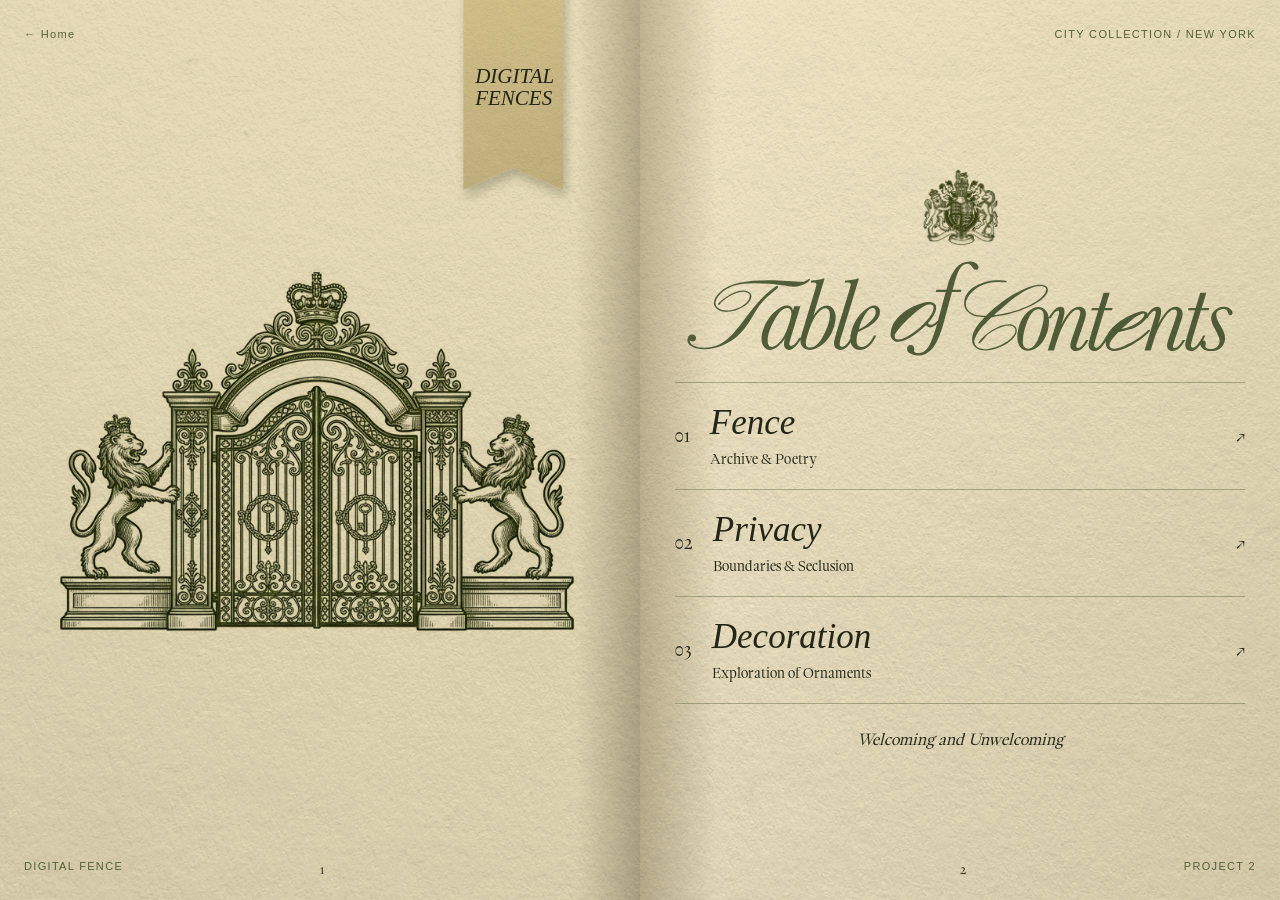
==== commit f2ad7ca1: "2" ====
--- a/table-of-contents.html
+++ b/table-of-contents.html
@@ -6,7 +6,7 @@
   <title>Table of Contents — Digital Fences</title>
   <link rel="stylesheet" href="style.css?v=105" />
   <link rel="stylesheet" href="home.css?v=37" />
-  <link rel="stylesheet" href="contents.css?v=11" />
+  <link rel="stylesheet" href="contents.css?v=12" />
 </head>
 <body class="scrapbook-home contents-page">
   <svg width="0" height="0" aria-hidden="true" style="position:absolute;pointer-events:none"><defs><filter id="crest-paper-yellow" color-interpolation-filters="sRGB"><feColorMatrix type="matrix" values=".913725 0 0 0 0 0 .866667 0 0 0 0 0 .725490 0 0 0 0 0 1 0" /></filter></defs></svg>
@@ -16,7 +16,7 @@
     <section class="archive-book" aria-labelledby="index-heading">
       <div class="book-page book-left">
         <img class="book-fence book-illustration" src="assets/IllustrationFence.jpeg" alt="Illustrated ornate gate with a crown and two lions" />
-        <div class="archive-stamp"><span>DIGITAL FENCES</span><small>BOOKMARK</small></div>
+        <div class="archive-stamp"><span>DIGITAL FENCES</span></div>
         <span class="page-number">1</span>
       </div>
       <div class="book-page book-right">
--- a/contents.css
+++ b/contents.css
@@ -103,3 +103,8 @@
 /* One continuous paper image across the open book, without tiled seams. */
 .contents-page .book-page::after { display:none; }
 .contents-page .archive-book::after { content:""; position:absolute; inset:0; pointer-events:none; z-index:2; background:url("assets/house-paper-texture.png") center / cover no-repeat; mix-blend-mode:multiply; opacity:.38; }
+
+/* Cast a shadow from the bookmark's notched silhouette. */
+.contents-page .archive-stamp { background:transparent; clip-path:none; filter:drop-shadow(3px 7px 5px #30382345); }
+.contents-page .archive-stamp::before { content:""; position:absolute; inset:0; z-index:-1; background:#d8c58c; clip-path:polygon(0 0,100% 0,100% 100%,50% calc(100% - 22px),0 100%); }
+.contents-page .archive-stamp::after { clip-path:polygon(0 0,100% 0,100% 100%,50% calc(100% - 22px),0 100%); }
